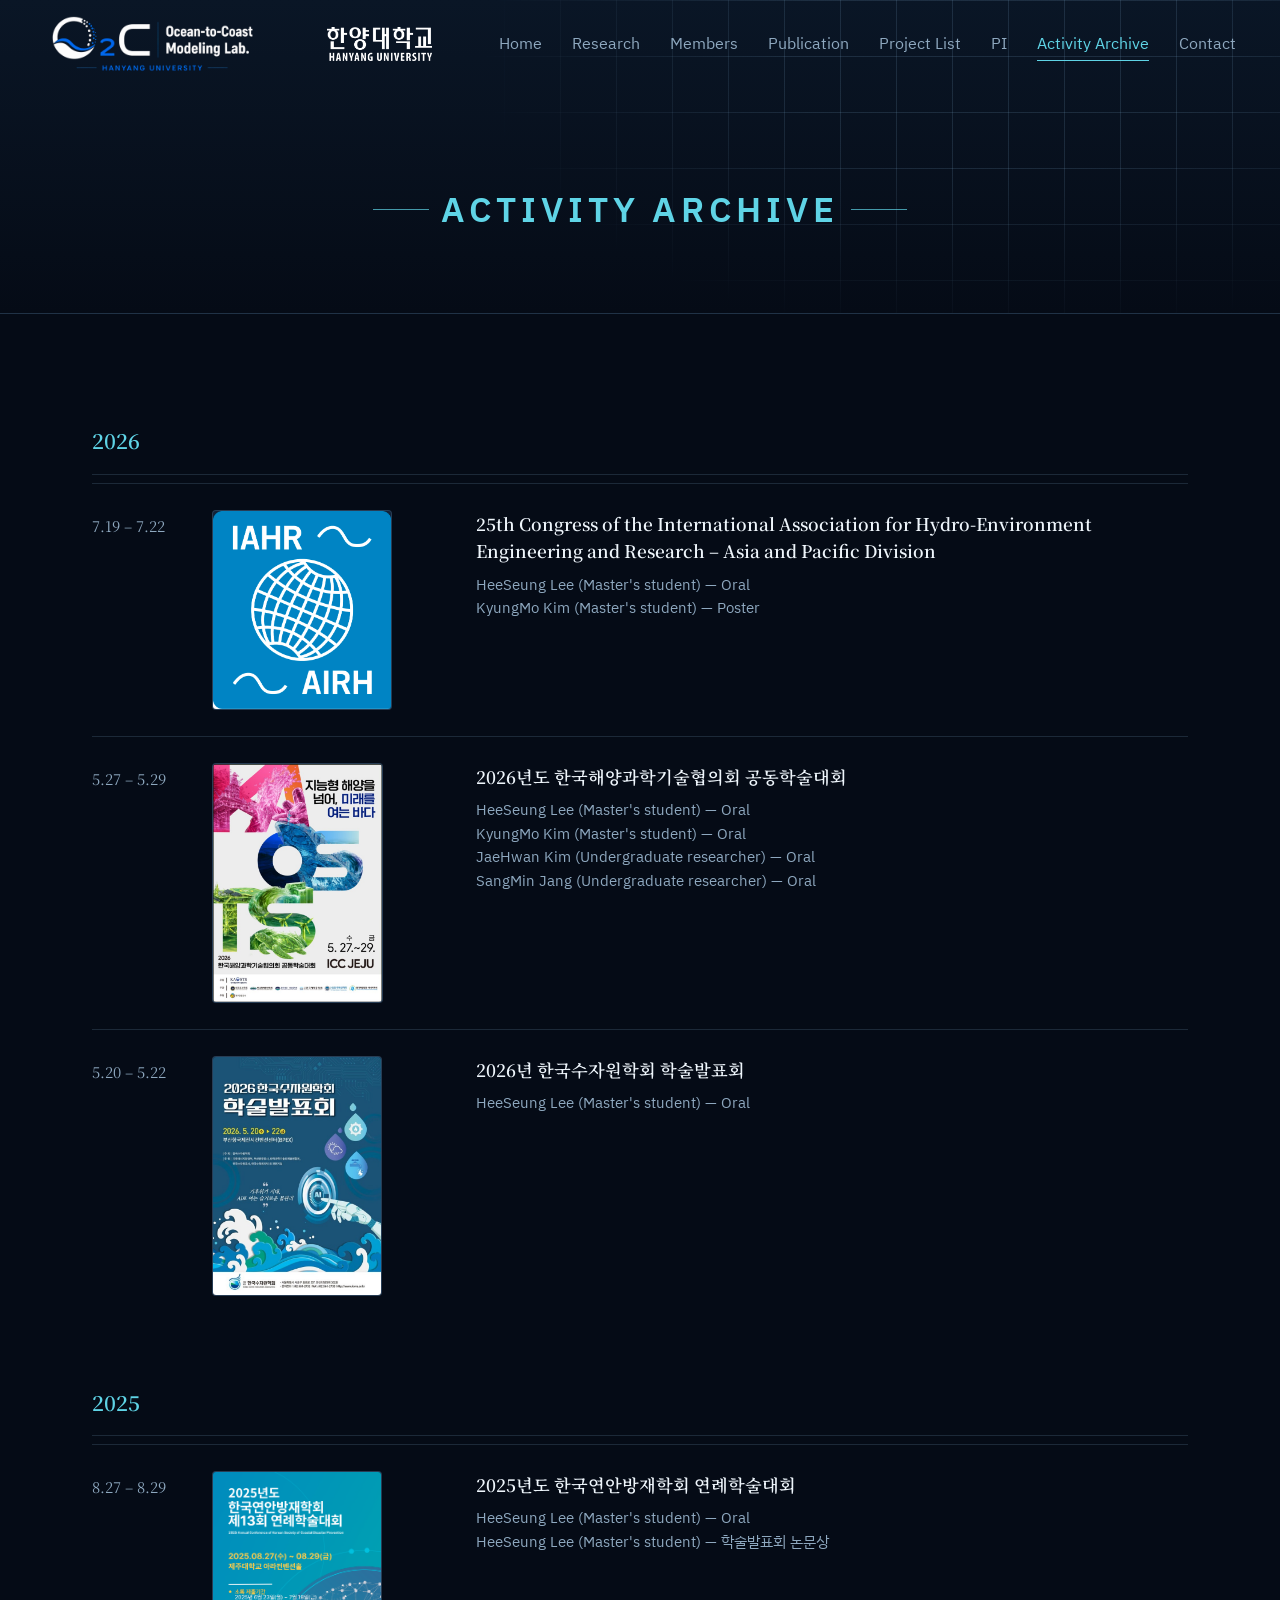
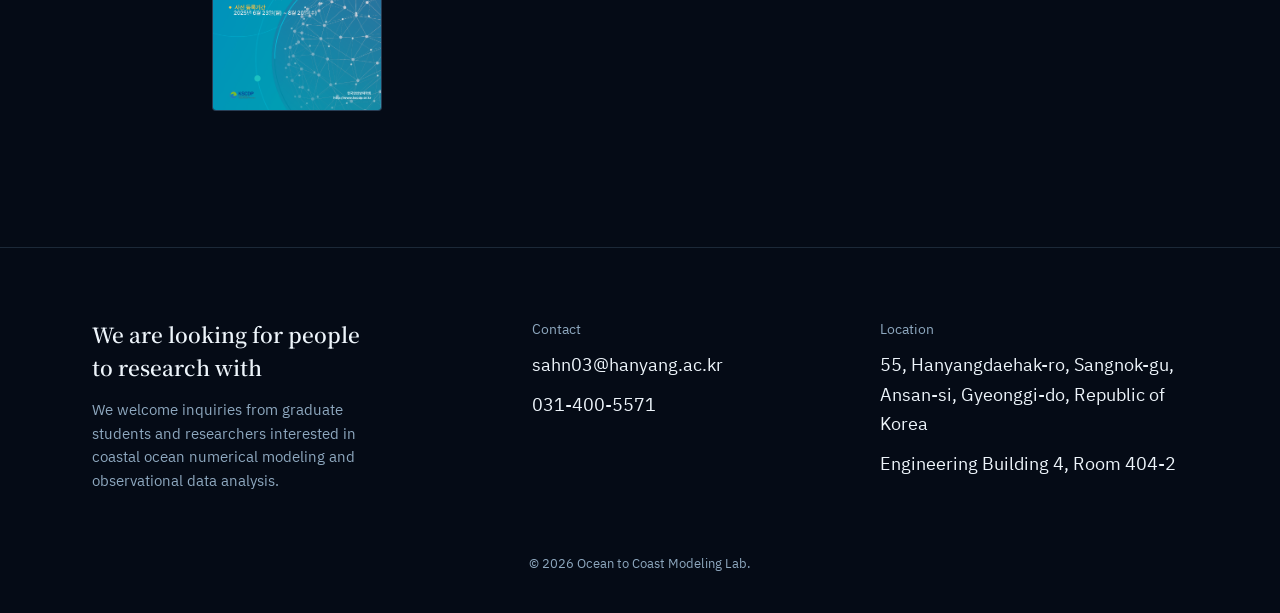
==== activities.html @ 25802daa "Add files via upload" ====
<!DOCTYPE html>
<html lang="ko">
<head>
<meta charset="UTF-8">
<meta name="viewport" content="width=device-width, initial-scale=1.0">
<title>Activity Archive · 연안파랑연구실</title>
<link rel="preconnect" href="https://fonts.googleapis.com">
<link rel="preconnect" href="https://fonts.gstatic.com" crossorigin>
<link href="https://fonts.googleapis.com/css2?family=Noto+Serif+KR:wght@200;400;600;700&family=IBM+Plex+Sans+KR:wght@400;500;600&display=swap" rel="stylesheet">
<link rel="stylesheet" href="styles.css">
</head>
<body>

<header id="site-header">
  <nav class="wrap">
    <a href="index.html" class="brand"><img src="Home/LAB_UI.png" alt="연안파랑연구실 로고" class="brand-logo" width="36" height="36"></a>
    <div class="header-right">
      <button type="button" class="nav-toggle" aria-label="Menu" aria-expanded="false" aria-controls="primary-nav"><span></span><span></span><span></span></button>
      <a href="https://www.hanyang.ac.kr/home" target="_blank" rel="noopener noreferrer" class="uni-logo-link" aria-label="한양대학교 홈페이지"><img src="Home/HY_UI.png" alt="Hanyang University" class="uni-logo" width="120" height="36"></a>
    </div>
    <div class="navlinks" id="primary-nav">
      <a href="index.html">Home</a>
      <a href="research.html">Research</a>
      <a href="members.html">Members</a>
      <a href="publication.html">Publication</a>
      <a href="project-list.html">Project List</a>
      <a href="pi.html">PI</a>
      <a href="activities.html" class="active">Activity Archive</a>
      <a href="contact.html">Contact</a>
    </div>
  </nav>
</header>

<main>

  <section class="page-banner banner-center">
    <div class="wrap">
      <div class="eyebrow-line"><span class="dash"></span>ACTIVITY ARCHIVE</div>
    </div>
  </section>

  <section>
    <div class="wrap">

      <div class="log-group">
        <h2>2026</h2>

        <div class="log-entry">
          <div class="date">7.19 – 7.22</div>
          <img class="photo crop-bottom" src="activities/IAHR.png" alt="활동 사진" onerror="this.remove()">
          <div>
            <div class="title">25th Congress of the International Association for Hydro-Environment Engineering and Research – Asia and Pacific Division</div>
            <div class="desc">HeeSeung Lee (Master's student) — Oral<br>
              KyungMo Kim (Master's student) — Poster</div>
          </div>
        </div>

        <div class="log-entry">
          <div class="date">5.27 – 5.29</div>
          <img class="photo" src="activities/KAOST.jpg" alt="활동 사진" onerror="this.remove()">
          <div>
            <div class="title">2026년도 한국해양과학기술협의회 공동학술대회</div>
            <div class="desc">HeeSeung Lee (Master's student) — Oral<br>
              KyungMo Kim (Master's student) — Oral<br>
              JaeHwan Kim (Undergraduate researcher) — Oral<br>
              SangMin Jang (Undergraduate researcher) — Oral</div>
          </div>
        </div>

        <div class="log-entry">
          <div class="date">5.20 – 5.22</div>
          <img class="photo" src="activities/kwra-2026.jpg" alt="활동 사진" onerror="this.remove()">
          <div>
            <div class="title">2026년 한국수자원학회 학술발표회</div>
            <div class="desc">HeeSeung Lee (Master's student) — Oral</div>
          </div>
        </div>

      </div>

      <div class="log-group">
        <h2>2025</h2>

        <div class="log-entry">
          <div class="date">8.27 – 8.29</div>
          <img class="photo" src="activities/kscdp.png" alt="활동 사진" onerror="this.remove()">
          <div>
            <div class="title">2025년도 한국연안방재학회 연례학술대회</div>
            <div class="desc">HeeSeung Lee (Master's student) — Oral<br>
              HeeSeung Lee (Master's student) — 학술발표회 논문상</div>
          </div>
        </div>

      </div>

    </div>
  </section>

</main>

<footer id="contact">
  <div class="wrap">
    <div class="footer-grid">
      <div>
        <h4>We are looking for people<br>to research with</h4>
        <p>We welcome inquiries from graduate students and researchers interested in coastal ocean numerical modeling and observational data analysis.</p>
      </div>
      <div class="footer-col">
        <div class="label">Contact</div>
        <div class="val">sahn03@hanyang.ac.kr</div>
        <div class="val">031-400-5571</div>
      </div>
      <div class="footer-col">
        <div class="label">Location</div>
        <div class="val">55, Hanyangdaehak-ro, Sangnok-gu, Ansan-si, Gyeonggi-do, Republic of Korea</div>
        <div class="val">Engineering Building 4, Room 404-2</div>
      </div>
    </div>
    <div class="footer-bottom">
      <span>© 2026 Ocean to Coast Modeling Lab.</span>
    </div>
  </div>
</footer>

<script src="nav.js"></script>
</body>
</html>
---- styles.css ----
/* ==================== SHARED STYLES — Coastal & Ocean Dynamics Lab ==================== */

:root{
  --navy-950:#050b16;
  --navy-900:#0a1626;
  --navy-800:#122238;
  --navy-700:#1c3450;
  --teal-400:#2f9fe0;
  --teal-300:#5fd4e6;
  --sand-300:#e2b478;
  --slate-300:#6f9bd4;
  --fg:#eef5fb;
  --fg-dim:#8ea8bf;
  --line:rgba(148,196,235,0.16);
  --hero-fg:#f4fafc;
  --hero-fg-dim:#dceaf0;
  --hero-teal:#7fe6d8;
  --serif: 'Noto Serif KR', serif;
  --sans: 'IBM Plex Sans KR', sans-serif;
}

*{box-sizing:border-box; margin:0; padding:0;}
html{scroll-behavior:smooth;}
body{
  background:var(--navy-950);
  color:var(--fg);
  font-family:var(--sans);
  line-height:1.6;
  -webkit-font-smoothing:antialiased;
}
img{max-width:100%; display:block;}
a{color:inherit; text-decoration:none;}

.wrap{
  max-width:1160px;
  margin:0 auto;
  padding:0 32px;
}

/* ---------- NAV ---------- */
header{
  position:fixed;
  top:0; left:0; right:0;
  z-index:50;
  padding:16px 0;
  transition:background .3s ease, padding .3s ease, border-color .3s ease;
  border-bottom:1px solid transparent;
  background:transparent;
}
header.scrolled{
  background:rgba(6,13,24,0.92);
  backdrop-filter:blur(10px);
  padding:12px 0;
  border-bottom:1px solid var(--line);
}
nav.wrap{
  position:relative;
  max-width:none;
  width:100%;
  min-height:44px;
  padding-left:44px;
  padding-right:44px;
  display:flex;
  align-items:center;
  justify-content:space-between;
  flex-wrap:wrap;
  row-gap:10px;
  column-gap:20px;
}
/* 우측 헤더 묶음: 한양대 로고 + 언어 전환 */
.header-right{
  display:flex;
  flex-direction:column;
  align-items:flex-end;
  gap:7px;
}
.lang-switch{
  display:flex;
  align-items:center;
  gap:9px;
  font-size:0.8rem;
  letter-spacing:0.1em;
}
.lang-btn{
  background:none;
  border:0;
  padding:0;
  cursor:pointer;
  font:inherit;
  letter-spacing:inherit;
  color:var(--fg-dim);
  transition:color .2s ease;
}
.lang-btn:hover{color:var(--fg);}
.lang-btn[aria-pressed="true"]{color:var(--teal-300);}
.lang-sep{width:1px; height:11px; background:var(--line); opacity:0.9;}

/* 언어별 표시 전환 */
html[data-lang="ko"] .en-only{display:none !important;}
html[data-lang="en"] .ko-only{display:none !important;}

.uni-logo-link{
  display:block;
  transition:opacity .2s ease;
}
.uni-logo-link:hover{opacity:0.8;}
.uni-logo{
  height:34px;
  width:auto;
  display:block;
  transition:height .3s ease;
}
header.scrolled .uni-logo{height:28px;}
.brand{
  display:flex;
  align-items:center;
  gap:12px;
  white-space:nowrap;
}
.brand-logo{
  height:56px;
  width:auto;
  display:block;
  transition:height .3s ease;
}
header.scrolled .brand-logo{height:46px;}
.brand-text{
  font-family:var(--serif);
  font-size:1.3rem;
  font-weight:600;
  letter-spacing:0.02em;
  display:flex;
  align-items:baseline;
  gap:8px;
}
.brand small{
  font-family:var(--sans);
  font-weight:400;
  font-size:0.86rem;
  color:var(--fg-dim);
  letter-spacing:0.02em;
}
/* 햄버거 버튼 (좁은 화면에서만 표시) */
.nav-toggle{
  display:none;
  background:none;
  border:0;
  padding:6px 4px;
  cursor:pointer;
  line-height:0;
}
.nav-toggle span{
  display:block;
  width:26px;
  height:2px;
  background:var(--fg);
  border-radius:2px;
  transition:transform .25s ease, opacity .2s ease;
}
.nav-toggle span + span{margin-top:6px;}
header.nav-open .nav-toggle span:nth-child(1){transform:translateY(8px) rotate(45deg);}
header.nav-open .nav-toggle span:nth-child(2){opacity:0;}
header.nav-open .nav-toggle span:nth-child(3){transform:translateY(-8px) rotate(-45deg);}

.navlinks{
  display:flex;
  gap:30px;
  font-size:1rem;
  color:var(--fg-dim);
  max-width:100%;
  overflow-x:auto;
  scrollbar-width:none;
}
.navlinks::-webkit-scrollbar{display:none;}
.navlinks a{position:relative; padding:4px 0; white-space:nowrap; transition:color .2s ease;}
.navlinks a:hover{color:var(--teal-300);}
.navlinks a.active{color:var(--teal-300);}
.navlinks a::after{
  content:"";
  position:absolute; left:0; bottom:0;
  width:0%; height:1px;
  background:var(--teal-300);
  transition:width .25s ease;
}
.navlinks a:hover::after{width:100%;}
.navlinks a.active::after{width:100%;}

/* True page-centered layout only once there's guaranteed room for logo + brand + full nav without collision */
@media (min-width:1400px){
  nav.wrap{
    display:block;
    height:44px;
  }
  .header-right{
    position:absolute;
    right:44px;
    top:50%;
    transform:translateY(-50%);
  }
  .brand{
    position:absolute;
    left:44px;
    top:50%;
    transform:translateY(-50%);
  }
  .navlinks{
    position:absolute;
    left:50%;
    top:50%;
    transform:translate(-50%, -50%);
    max-width:calc(100vw - 420px);
  }
}
@media (max-width:640px){
  .navlinks{gap:18px; font-size:0.88rem;}
}

/* ---------- HERO (home only) ---------- */
.hero{
  position:relative;
  /* 확대해도 내용이 겹치거나 잘리지 않도록 높이는 최소값으로 둔다 */
  min-height:85vh;
  overflow:hidden;
  display:flex;
  flex-direction:column;
  justify-content:center;
  padding:calc(var(--header-h, 76px) + clamp(16px, 3vw, 40px)) 0 clamp(26px, 5vw, 64px);
  background:var(--navy-95);
}
.hero-video{
  position:absolute;
  inset:0;
  overflow:hidden;
}
.hero-video canvas{
  position:absolute;
  inset:0;
  width:100%;
  height:100%;
  display:block;
  pointer-events:none;
}
.hero-fade{
  position:absolute;
  left:0; right:0; bottom:0;
  height:24%;
  background:linear-gradient(180deg, transparent, var(--navy-950) 94%);
  pointer-events:none;
}
.hero-logo{
  position:absolute;
  z-index:2;
  top:clamp(54px, 6.5vw, 76px);
  left:clamp(16px, 4vw, 56px);
  height:clamp(44px, 7vw, 84px);
  width:auto;
  filter:drop-shadow(0 2px 18px rgba(0,0,0,0.55));
}
.hero-inner{
  position:relative;
  z-index:2;
  width:100%;
  max-width:none;
  /* 제목을 화면 중앙보다 조금 아래로 */
  margin-top:clamp(34px, 7vw, 104px);
  padding-right:clamp(16px, 4vw, 56px);
  color:var(--hero-fg);
  display:flex;
  flex-direction:column;
  align-items:flex-end;
  text-align:left;
}
.eyebrow-line{
  display:flex;
  align-items:center;
  gap:12px;
  color:var(--teal-300);
  font-size:1rem;
  letter-spacing:0.04em;
  margin-bottom:22px;
}
.eyebrow-line .dash{width:34px; height:1px; background:var(--teal-300); opacity:0.7;}
.hero-inner .eyebrow-line{color:#ffffff; font-weight:700; text-shadow:0 2px 14px rgba(0,0,0,0.45); font-size:clamp(0.92rem, 1.7vw, 1.35rem); margin-bottom:clamp(12px, 2vw, 22px);}
.hero-inner .eyebrow-line .dash{background:var(--hero-teal);}
h1.hero-title{
  /* 히어로 제목만 별도 폰트 (index.html 에서 Outfit·Inter 를 함께 로드) */
  font-family:'Playfair Display', var(--sans);
  font-weight:500;
  /* 화면 폭·확대 배율에 따라 계속 줄어들도록 하한을 두지 않는다 (항상 세 줄 유지) */
  font-size:clamp(1.4rem, 5.3vw, 4.6rem);
  line-height:1.22;
  max-width:none;
  white-space:nowrap;
  letter-spacing:-0.01em;
  color:var(--hero-fg);
  text-shadow:0 4px 24px rgba(0,0,0,0.4);
}
.hero-sub{
  margin-top:clamp(14px, 2.4vw, 28px);
  max-width:56ch;
  font-size:clamp(0.95rem, 1.5vw, 1.28rem);
  color:var(--hero-fg-dim);
  text-shadow:0 2px 16px rgba(0,0,0,0.4);
}
.hero-meta{
  display:flex;
  gap:clamp(20px, 3.5vw, 40px);
  margin-top:clamp(26px, 4.5vw, 52px);
  flex-wrap:wrap;
}
.hero-meta div{border-left:1px solid rgba(255,255,255,0.3); padding-left:16px;}
.hero-meta .num{font-family:var(--serif); font-size:clamp(1.4rem, 2.7vw, 2.1rem); color:var(--hero-teal); display:block; text-shadow:0 2px 14px rgba(0,0,0,0.4);}
.hero-meta .lbl{font-size:clamp(0.82rem, 1.2vw, 1rem); color:var(--hero-fg-dim); margin-top:2px; display:block; text-shadow:0 2px 14px rgba(0,0,0,0.4);}


/* ---------- WORK WITH US (히어로 격자 위에 겹쳐 표시) ---------- */
/* 제목과 같은 흐름에 두어 어떤 확대 배율에서도 겹치지 않게 한다 */
.hero .work-with-us{
  position:relative;
  z-index:2;
  align-self:flex-start;
  margin-top:clamp(26px, 5vw, 64px);
  padding-left:clamp(16px, 4vw, 56px);
  padding-right:clamp(16px, 4vw, 56px);
  /* 강제 줄바꿈(<br>) 지점 앞에서 다시 접히지 않도록 넉넉한 폭 */
  max-width:min(96ch, 100%);
  text-align:left;
}
.hero .work-with-us .eyebrow-line{
  justify-content:flex-start;
  color:var(--hero-teal);
  font-weight:700;
  font-size:clamp(1rem, 1.6vw, 1.28rem);
  letter-spacing:0.16em;
  text-transform:uppercase;
  margin-bottom:clamp(12px, 1.8vw, 18px);
  text-shadow:0 2px 14px rgba(0,0,0,0.5);
}
.hero .work-with-us .eyebrow-line .dash{background:var(--hero-teal);}
.hero .work-with-us .lead{
  font-family:var(--serif);
  font-size:clamp(1.12rem, 1.85vw, 1.62rem);
  font-weight:600;
  line-height:1.55;
  color:var(--hero-fg);
  text-shadow:0 2px 18px rgba(0,0,0,0.55);
}
.hero .work-with-us .sub{
  margin-top:clamp(10px, 1.4vw, 16px);
  color:var(--hero-fg-dim);
  font-size:clamp(0.94rem, 1.25vw, 1.16rem);
  line-height:1.7;
  text-shadow:0 2px 16px rgba(0,0,0,0.55);
}

/* ---------- PAGE BANNER (sub-pages) ---------- */
.page-banner{
  position:relative;
  /* --header-h 는 nav.js가 헤더 실제 높이로 갱신한다 (메뉴가 접히면 높아짐) */
  padding:calc(var(--header-h, 76px) + 92px) 0 76px;
  overflow:hidden;
  background:linear-gradient(180deg, var(--navy-900) 0%, var(--navy-950) 100%);
  border-bottom:1px solid var(--line);
}
.page-banner::before{
  content:"";
  position:absolute;
  inset:0;
  background-image:
    linear-gradient(var(--line) 1px, transparent 1px),
    linear-gradient(90deg, var(--line) 1px, transparent 1px);
  background-size:56px 56px;
  -webkit-mask-image:radial-gradient(ellipse 700px 380px at 78% 20%, #000 30%, transparent 75%);
  mask-image:radial-gradient(ellipse 700px 380px at 78% 20%, #000 30%, transparent 75%);
  opacity:0.9;
}
.page-banner .wrap{position:relative;}
.page-banner h1{
  font-family:var(--serif);
  font-weight:600;
  font-size:clamp(2rem, 3.6vw, 2.9rem);
  max-width:none;
  white-space:nowrap;
  letter-spacing:-0.01em;
}
.page-banner p{
  margin-top:22px;
  max-width:none;
  white-space:nowrap;
  color:var(--fg-dim);
  font-size:1.12rem;
}
@media (max-width:760px){
  .page-banner h1, .page-banner p{white-space:normal; max-width:52ch;}
}

/* 가운데 정렬 배너 변형 (Research) */
.page-banner.banner-center .wrap{
  display:flex;
  flex-direction:column;
  align-items:center;
  text-align:center;
}
.page-banner.banner-center .eyebrow-line{
  justify-content:center;
  /* 섹션 제목(.section-head h2)과 같은 크기 */
  font-size:clamp(1.6rem, 3vw, 2.2rem);
  font-weight:600;
  letter-spacing:0.14em;
  text-transform:uppercase;
  margin-bottom:34px;
}
.page-banner.banner-center .eyebrow-line .dash,
.page-banner.banner-center .eyebrow-line::after{
  width:56px;
}
.page-banner.banner-center .eyebrow-line::after{
  content:"";
  height:1px;
  background:var(--teal-300);
  opacity:0.7;
}
/* 이름만 있는 배너(Members 등)는 아래 여백 제거 */
.page-banner.banner-center .eyebrow-line:last-child{margin-bottom:0;}
.page-banner.banner-center p{
  margin-top:0;
  white-space:normal;
  font-size:1.42rem;
  line-height:1.8;
  color:var(--fg);
}

/* ---------- 연구 범위 이미지 (Research) ---------- */
.focus-figure{padding:72px 0 0;}
.focus-figure figure{margin:0;}
.focus-figure img{
  display:block;
  width:100%;
  height:auto;
  border-radius:14px;
  border:1px solid var(--line);
  box-shadow:0 26px 60px rgba(0,0,0,0.5);
}
.focus-figure figcaption{
  margin-top:20px;
  text-align:center;
  color:var(--fg-dim);
  font-size:1rem;
  letter-spacing:0.01em;
}

/* ---------- SECTION SHARED ---------- */
section{padding:110px 0;}
.section-head{
  display:flex;
  justify-content:space-between;
  align-items:flex-end;
  gap:40px;
  margin-bottom:56px;
  border-bottom:1px solid var(--line);
  padding-bottom:26px;
}
.section-head h2{
  font-family:var(--serif);
  font-weight:600;
  font-size:clamp(1.6rem, 3vw, 2.2rem);
  white-space:nowrap;
  flex-shrink:0;
}
.section-head p{max-width:none; white-space:nowrap; color:var(--fg-dim); font-size:0.95rem; text-align:right;}
@media (max-width:720px){
  .section-head{flex-direction:column; align-items:flex-start;}
  .section-head p{text-align:left; white-space:normal; max-width:40ch;}
}

/* ---------- AREA ROW (Research: 그림 하나 + 설명, 연도 없음) ---------- */
.area-row{
  display:grid;
  grid-template-columns:minmax(0, 1fr) minmax(0, 1.3fr);
  gap:80px;
  padding:52px 0;
  border-top:1px solid var(--line);
  align-items:center;
}
.area-row:last-child{border-bottom:1px solid var(--line);}
/* 사진이 아직 없는 항목은 설명이 전체 폭을 쓰도록 */
.area-row:not(:has(.photo)){grid-template-columns:1fr; gap:0;}
/* 원본 비율 그대로 — 잘리지 않게 */
.area-row .photo{
  width:100%;
  height:auto;
  object-fit:contain;
  border-radius:10px;
  border:1px solid var(--line);
  background:var(--navy-800);
}
/* 흰 배경 위에 그려진 원형 그림 — 원만 남기고 배경을 잘라낸다 */
.area-row .photo.cutout{
  border:0;
  border-radius:0;
  background:transparent;
  clip-path:circle(48% at 50% 50%);
}
.area-row .content h3{
  font-family:var(--serif);
  font-size:1.95rem;
  font-weight:600;
  line-height:1.35;
  margin-bottom:22px;
}
.area-row .lines{list-style:none;}
.area-row .lines li{
  position:relative;
  padding-left:22px;
  margin-bottom:12px;
  color:var(--fg-dim);
  font-size:1.14rem;
  line-height:1.75;
}
.area-row .lines li::before{
  content:"";
  position:absolute;
  left:0; top:0.78em;
  width:12px; height:1px;
  background:var(--teal-300);
  opacity:0.8;
}
.area-row .tag{
  display:inline-block;
  margin-top:14px;
  font-size:0.92rem;
  letter-spacing:0.04em;
  color:var(--teal-300);
}
@media (max-width:820px){
  .area-row{grid-template-columns:1fr; gap:24px; padding:38px 0;}
  .area-row .photo{max-width:460px;}
}

/* ---------- ENTRY ROW (timeline: year / photo / dashed lines) — used by Research & Project List ---------- */
.entry-row{
  display:grid;
  grid-template-columns:64px 1fr 2fr;
  gap:28px;
  padding:40px 0;
  border-top:1px solid var(--line);
  align-items:start;
}
.entry-row:last-child{border-bottom:1px solid var(--line);}
.entry-row .year{
  font-family:var(--serif);
  font-size:1.3rem;
  font-weight:600;
  color:var(--teal-300);
  padding-top:4px;
}
.entry-row .photo{
  width:100%;
  aspect-ratio:4 / 3;
  object-fit:cover;
  border-radius:4px;
  background:var(--navy-800);
  border:1px solid var(--line);
}
.entry-row .content h3{
  font-family:var(--serif);
  font-size:1.2rem;
  font-weight:600;
  margin-bottom:16px;
}
.entry-row .content .status{
  display:inline-block;
  font-size:0.72rem;
  color:var(--teal-300);
  border:1px solid var(--teal-400);
  border-radius:999px;
  padding:3px 12px;
  margin-bottom:14px;
}
.entry-row .content .status.done{color:var(--fg-dim); border-color:var(--line);}
.entry-row .content .lines{list-style:none;}
.entry-row .content .lines li{
  position:relative;
  padding-left:24px;
  color:var(--fg-dim);
  font-size:0.92rem;
  line-height:1.65;
  margin-bottom:10px;
  white-space:nowrap;
  overflow:hidden;
  text-overflow:ellipsis;
}
.entry-row .content .lines li:last-child{margin-bottom:0;}
.entry-row .content .lines li::before{
  content:"—";
  position:absolute;
  left:0;
  color:var(--teal-300);
}
.entry-row .content .tag{
  display:block;
  margin-top:16px;
  font-size:0.78rem;
  color:var(--fg-dim);
}
@media (max-width:760px){
  .entry-row{grid-template-columns:64px 1fr; row-gap:16px;}
  .entry-row .photo{grid-column:2; grid-row:1;}
  .entry-row .year{grid-row:1;}
  .entry-row .content{grid-column:1 / -1;}
  .entry-row .content .lines li{white-space:normal; overflow:visible; text-overflow:clip;}
}

/* ---------- MEMBERS: professor feature ---------- */
.professor{
  display:grid;
  grid-template-columns:200px 1fr;
  gap:40px;
  align-items:center;
  padding-bottom:52px;
  margin-bottom:52px;
  border-bottom:1px solid var(--line);
}
.professor-photo{
  width:200px;
  aspect-ratio:3 / 4;
  border-radius:4px;
  overflow:hidden;
  background:var(--navy-800);
  border:1px solid var(--line);
  display:flex; align-items:center; justify-content:center;
  font-family:var(--serif);
  font-size:2.4rem;
  color:var(--fg-dim);
}
.professor-photo img{width:100%; height:100%; object-fit:cover; display:block;}
.professor-tag{font-size:0.8rem; color:var(--teal-300); letter-spacing:0.03em; margin-bottom:10px;}
.professor h3{font-family:var(--serif); font-weight:700; font-size:clamp(1.8rem, 3.4vw, 2.6rem); margin-bottom:16px;}
.professor .interests{color:var(--fg-dim); font-size:1rem; max-width:56ch; margin-bottom:20px;}
.professor .interests strong{color:var(--fg); font-weight:600;}
.professor .contact{display:flex; gap:32px; font-size:0.92rem; color:var(--fg-dim); flex-wrap:wrap;}
.professor .contact strong{color:var(--fg); font-weight:600;}
@media (max-width:640px){
  .professor{grid-template-columns:1fr; text-align:left;}
  .professor-photo{width:140px;}
}

/* ---------- MEMBERS: grid cards ---------- */
.member-group-label{
  font-family:var(--serif); font-weight:600; font-size:1.5rem; color:var(--teal-300);
  padding-bottom:16px; border-bottom:1px solid var(--line); margin-bottom:36px;
}
.researcher-row{
  display:grid;
  grid-template-columns:150px 1fr;
  gap:32px;
  padding:28px 0;
  border-top:1px solid var(--line);
  align-items:center;
}
.researcher-row:last-child{border-bottom:1px solid var(--line);}
.researcher-row .photos{display:flex; gap:4px;}
.researcher-row .photos img{
  flex:1; aspect-ratio:3 / 4; object-fit:cover;
  border-radius:3px; background:var(--navy-800); border:1px solid var(--line);
}
.researcher-row .info-row{
  display:flex;
  align-items:baseline;
  gap:18px;
  flex-wrap:wrap;
  margin-bottom:8px;
}
.researcher-row .info-row h4{font-family:var(--serif); font-size:1.15rem; font-weight:600;}
.researcher-row .degree{font-size:0.78rem; color:var(--fg-dim); white-space:nowrap;}
.researcher-row .interests{font-size:0.92rem; color:var(--fg-dim); margin-bottom:10px;}
.researcher-row .interests strong{color:var(--fg); font-weight:600;}
.researcher-row .contact{font-size:0.82rem; color:var(--fg-dim); display:flex; gap:24px; flex-wrap:wrap;}
.researcher-row .contact strong{color:var(--fg); font-weight:600;}
@media (max-width:640px){
  .researcher-row{grid-template-columns:1fr; gap:14px;}
  .researcher-row .photos{max-width:220px;}
}
.member-group{margin-bottom:64px;}
.member-group:last-child{margin-bottom:0;}
/* 카드 그리드 대신 가로형 명단(roster) 배치 */
.member-grid{display:flex; flex-direction:column;}
.member-card{
  display:grid;
  grid-template-columns:300px 1fr;
  grid-auto-rows:min-content;
  column-gap:46px;
  padding:44px 0;
  border-top:1px solid var(--line);
  align-items:start;
}
.member-card:last-child{border-bottom:1px solid var(--line);}
/* 사진이 없는 구성원은 텍스트가 전체 폭을 쓰도록 */
.member-card:not(:has(.photos img)){grid-template-columns:1fr; column-gap:0;}
.member-card:not(:has(.photos img)) .photos{display:none;}
.member-card:not(:has(.photos img)) .name-row,
.member-card:not(:has(.photos img)) .interests,
.member-card:not(:has(.photos img)) .contact{grid-column:1;}

/* 증명사진 + 스냅사진을 나란히 */
/* 사진이 한 장이면 열 가운데 정렬(두 장이면 폭이 꽉 차 영향 없음) */
.member-card .photos{grid-column:1; grid-row:1 / span 3; display:flex; justify-content:center; gap:5px; margin:0; width:100%;}
/* 사진이 한 장뿐일 때도 두 장일 때와 같은 크기를 유지 */
.member-card .photos img{
  flex:0 1 calc(50% - 2.5px); max-width:calc(50% - 2.5px); min-width:0;
  display:block; aspect-ratio:3 / 4; object-fit:cover;
  border-radius:3px; background:var(--navy-800); border:1px solid var(--line);
}
.member-card .name-row,
.member-card .interests,
.member-card .contact{grid-column:2;}

.member-card .name-row{display:block; margin-bottom:16px;}
.member-card .name-row h4{font-family:var(--serif); font-size:1.7rem; font-weight:600; letter-spacing:-0.01em;}
.member-card .degree{
  display:inline-block; margin-top:10px;
  font-size:0.78rem; letter-spacing:0.12em; text-transform:uppercase;
  color:var(--teal-300); border:1px solid var(--line); border-radius:999px; padding:4px 14px;
  white-space:nowrap;
}
.member-card .interests{font-size:1rem; line-height:1.7; color:var(--fg-dim); max-width:62ch; margin-bottom:20px;}
.member-card .interests strong{color:var(--fg); font-weight:600;}
.member-card .contact{
  font-size:0.92rem; line-height:1.6; color:var(--fg-dim);
  display:flex; flex-direction:row; flex-wrap:wrap; gap:10px 34px;
}
.member-card .contact strong{color:var(--fg); font-weight:600;}
@media (max-width:760px){
  .member-card{grid-template-columns:1fr; row-gap:20px; padding:34px 0;}
  .member-card .photos{grid-column:1; grid-row:auto; max-width:260px;}
  .member-card .name-row,
  .member-card .interests,
  .member-card .contact{grid-column:1;}
}

/* ---------- PI page ---------- */
.pi-layout{display:grid; grid-template-columns:300px 1fr; gap:52px;}
.pi-photo{
  position:relative;
  width:100%; aspect-ratio:3 / 4; overflow:hidden;
  background:var(--navy-950);
}
.pi-photo img{width:100%; height:100%; object-fit:cover; display:block;}
/* 사진에 입혀진 흰색 타원 비네트를 페이지 배경색으로 덮어 가장자리를 녹인다 */
.pi-photo::after{
  content:"";
  position:absolute; inset:0; pointer-events:none;
  background:radial-gradient(ellipse 52% 52% at 50% 46%,
    rgba(5,11,22,0) 76%, rgba(5,11,22,0.7) 86%, var(--navy-950) 93%);
}
.pi-body h1{font-family:var(--serif); font-weight:700; font-size:clamp(1.8rem, 3.4vw, 2.6rem); margin-bottom:6px;}
.pi-body .role{color:var(--teal-300); font-size:0.92rem; margin-bottom:28px;}
.pi-body .bio{color:var(--fg-dim); font-size:0.98rem; max-width:64ch; margin-bottom:32px;}
.pi-block{margin-bottom:32px;}
.pi-block h3{font-family:var(--serif); font-size:1.1rem; font-weight:600; margin-bottom:14px; color:var(--fg);}
.pi-block ul{list-style:none; color:var(--fg-dim); font-size:0.92rem;}
.pi-block li{padding:8px 0; border-top:1px solid var(--line);}
.pi-block li:first-child{border-top:none;}
.pi-contact{display:flex; gap:32px; font-size:0.92rem; color:var(--fg-dim); flex-wrap:wrap;}
.pi-contact strong{color:var(--fg); font-weight:600;}
@media (max-width:760px){.pi-layout{grid-template-columns:1fr;} .pi-photo{max-width:280px;}}

/* ---------- PUBLICATIONS ---------- */
.pub-year{
  font-family:var(--serif); font-weight:600; font-size:1.2rem; color:var(--teal-300);
  padding-bottom:14px; border-bottom:1px solid var(--line); margin-bottom:6px;
}
.pub-group{margin-bottom:56px;}
.pub-group:last-child{margin-bottom:0;}
.pub-entry{padding:24px 0; border-top:1px solid var(--line);}
.pub-entry .field{
  font-size:0.74rem;
  letter-spacing:0.14em;
  text-transform:uppercase;
  color:var(--teal-300);
  margin-bottom:9px;
}
.pub-entry .title{font-family:var(--serif); font-size:1.06rem; font-weight:600; line-height:1.5; margin-bottom:8px;}
.pub-entry .meta{color:var(--fg-dim); font-size:0.86rem;}
.pub-entry .tag{font-size:0.76rem; color:var(--teal-300); white-space:nowrap;}

/* ---------- ACTIVITIES LOG ---------- */
.log-group{margin-bottom:64px;}
.log-group:last-child{margin-bottom:0;}
.log-group h2{
  font-family:var(--serif); font-weight:600; font-size:1.3rem; color:var(--teal-300);
  padding-bottom:16px; border-bottom:1px solid var(--line); margin-bottom:8px;
}
.log-entry{display:grid; grid-template-columns:96px 240px 1fr; gap:24px; padding:26px 0; border-top:1px solid var(--line); align-items:start;}
.log-entry .date{font-family:var(--serif); font-size:0.92rem; color:var(--fg-dim); padding-top:4px;}
/* 원본 비율 유지 — 잘리지 않게, 세로가 길면 높이에 맞춰 축소 */
.log-entry .photo{
  width:auto; max-width:100%;
  height:auto; max-height:240px;
  object-fit:contain; display:block;
  border-radius:4px; background:var(--navy-800); border:1px solid var(--line);
}
/* 아래쪽 흰 여백(주최 표기 등)을 잘라내고 위쪽만 남긴다 */
.log-entry .photo.crop-bottom{
  width:180px;
  height:auto;
  max-height:none;
  aspect-ratio:0.9;
  object-fit:cover;
  object-position:top center;
}
.log-entry .who{display:flex; align-items:baseline; gap:10px; margin-bottom:8px; flex-wrap:wrap;}
.log-entry .who .name{font-weight:600; font-size:0.98rem;}
.log-entry .who .role{font-size:0.8rem; color:var(--fg-dim);}
.log-entry .title{font-family:var(--serif); font-size:1.08rem; font-weight:600; margin-bottom:8px;}
.log-entry .desc{color:var(--fg-dim); font-size:0.92rem; max-width:66ch;}
.log-entry .field{display:inline-block; margin-top:12px; font-size:0.74rem; color:var(--teal-300); letter-spacing:0.02em;}
@media (max-width:720px){
  .log-entry{grid-template-columns:180px 1fr; row-gap:10px;}
  .log-entry .date{grid-column:1 / -1; padding-top:0; order:-1;}
}

/* ---------- CONTACT PAGE ---------- */
.contact-layout{display:flex; flex-direction:column; gap:40px;}
.contact-map{
  position:relative;
  width:100%;
  aspect-ratio:21/9;
  border-radius:4px; overflow:hidden;
  background:var(--navy-800); border:1px solid var(--line);
  display:block;
  transition:border-color .2s ease;
}
.contact-map:hover{border-color:var(--teal-400);}
.contact-map img{
  width:100%; height:100%; object-fit:cover; display:block;
}
/* 임베드 지도 (끌어서 이동·확대 가능) */
.contact-map iframe{
  width:100%; height:100%; border:0; display:block;
}
.contact-map-links{
  display:flex;
  flex-wrap:wrap;
  gap:26px;
  margin-top:-24px;
  font-size:0.94rem;
  color:var(--teal-300);
}
.contact-map-links a{transition:color .2s ease;}
.contact-map-links a:hover{color:var(--fg);}
.contact-map-overlay{
  position:absolute; inset:0;
  display:flex; flex-direction:column; align-items:center; justify-content:center; gap:8px;
  background:rgba(15,33,48,0.4);
  color:#fff; text-align:center; padding:24px;
  opacity:0; transition:opacity .2s ease;
}
.contact-map:hover .contact-map-overlay{opacity:1;}
.contact-map-icon{font-size:1.6rem;}
.contact-map-sub{font-size:0.82rem; color:rgba(255,255,255,0.8);}
.contact-layout{gap:36px;}
/* 지도 폭에 맞춘 3열 격자 — Mail·Tel이 같은 열 기준으로 정렬되고 Address는 아래 전체 폭 */
.contact-info-row{display:grid; grid-template-columns:repeat(3, 1fr); gap:30px 40px;}
.contact-info-row + .contact-info-row{margin-top:4px;}
.contact-info-row + .contact-info-row .contact-block{grid-column:1 / -1;}
@media (max-width:700px){
  .contact-info-row{grid-template-columns:1fr;}
}
.contact-block{margin-bottom:0;}
.contact-block .label{font-size:0.94rem; color:var(--teal-300); margin-bottom:10px; letter-spacing:0.08em; text-transform:uppercase;}
.contact-block .val{font-size:1.24rem; line-height:1.6;}
/* 메일·전화번호는 한 번에 눈에 들어오도록 더 크고 밝게 */
.contact-block.contact-key .val{
  font-size:1.5rem;
  font-weight:600;
  color:var(--fg);
  letter-spacing:0.01em;
}
.contact-block.contact-key .val a{transition:color .2s ease;}
.contact-block.contact-key .val a:hover{color:var(--teal-300);}
@media (max-width:760px){.contact-map{aspect-ratio:4/3;}}

/* ---------- FOOTER (full, sub-pages) ---------- */
footer{border-top:1px solid var(--line); padding:70px 0 40px;}
.footer-grid{display:grid; grid-template-columns:1.3fr 1fr 1fr; gap:40px; margin-bottom:60px;}
.footer-grid h4{font-family:var(--serif); font-size:1.3rem; font-weight:600; margin-bottom:14px;}
.footer-grid p{color:var(--fg-dim); font-size:0.92rem; max-width:34ch;}
.footer-col .label{font-size:0.88rem; color:var(--fg-dim); margin-bottom:10px;}
.footer-col .val{font-size:1.15rem;}
.footer-col .val + .val{margin-top:10px;}
.footer-bottom{display:flex; justify-content:center; text-align:center; color:var(--fg-dim); font-size:0.8rem; flex-wrap:wrap; gap:10px;}
@media (max-width:760px){.footer-grid{grid-template-columns:1fr;}}

/* ---------- FOOTER (minimal, home only) ---------- */
footer.minimal{padding:44px 0;}
.footer-minimal{
  display:flex; justify-content:center; text-align:center; align-items:baseline; flex-wrap:wrap; gap:16px;
  color:var(--fg-dim); font-size:0.96rem;
}
/* 홈처럼 좌우로 나뉘는 간략 푸터 */
.footer-minimal.spread{justify-content:space-between; text-align:left;}
.footer-minimal strong{color:var(--fg); font-weight:600;}
.footer-minimal .addr{display:flex; gap:28px; flex-wrap:wrap;}

@media (prefers-reduced-motion: reduce){
  html{scroll-behavior:auto;}
}

/* ---------- 화면 폭에 따른 축소 (겹침·가로 스크롤 방지) ---------- */
/* 어떤 화면에서도 가로 스크롤이 생기지 않게 */
html, body{max-width:100%; overflow-x:hidden;}

@media (max-width:1024px){
  nav.wrap{padding-left:24px; padding-right:24px;}
  .wrap{padding:0 24px;}
  section{padding:84px 0;}
  .page-banner{padding:calc(var(--header-h, 76px) + 56px) 0 62px;}
  /* 메뉴를 햄버거 버튼 + 펼침 패널로 전환 */
  .nav-toggle{display:block;}
  .header-right{flex-direction:row; align-items:center; gap:18px;}
  .navlinks{
    position:absolute;
    top:100%; left:0; right:0;
    display:none;
    flex-direction:column;
    align-items:stretch;
    gap:0;
    margin-top:12px;
    padding:6px 24px 14px;
    background:rgba(6,13,24,0.97);
    backdrop-filter:blur(10px);
    border-top:1px solid var(--line);
    border-bottom:1px solid var(--line);
    overflow-x:visible;
    font-size:1rem;
  }
  header.nav-open .navlinks{display:flex;}
  .navlinks a{padding:13px 0; border-bottom:1px solid var(--line);}
  .navlinks a:last-child{border-bottom:0;}
  .navlinks a::after{display:none;}
}

@media (max-width:768px){
  nav.wrap{padding-left:16px; padding-right:16px; column-gap:14px;}
  .wrap{padding:0 18px;}
  section{padding:64px 0;}
  .page-banner{padding:calc(var(--header-h, 76px) + 42px) 0 52px;}

  /* 로고가 메뉴를 밀어내지 않도록 축소 */
  .brand-logo{height:40px;}
  header.scrolled .brand-logo{height:34px;}
  .uni-logo{height:26px;}
  header.scrolled .uni-logo{height:22px;}
  .brand-text{font-size:1rem;}

  /* 한 줄 고정 텍스트는 접히도록 해제 */
  h1.hero-title{white-space:normal;}
  .section-head h2{white-space:normal;}

  .page-banner.banner-center .eyebrow-line{font-size:1.06rem; letter-spacing:0.1em; margin-bottom:22px;}
  .page-banner.banner-center p{font-size:1.02rem; line-height:1.7;}
  .focus-figure{padding-top:48px;}
}

@media (max-width:480px){
  nav.wrap{padding-left:12px; padding-right:12px; column-gap:10px;}
  .wrap{padding:0 14px;}
  section{padding:52px 0;}
  .page-banner{padding:calc(var(--header-h, 76px) + 34px) 0 44px;}

  .brand-logo{height:32px;}
  header.scrolled .brand-logo{height:28px;}
  .uni-logo{height:22px;}
  header.scrolled .uni-logo{height:20px;}

  .navlinks{gap:14px; font-size:0.82rem;}
  .page-banner.banner-center .eyebrow-line{font-size:0.96rem;}
  .page-banner.banner-center .eyebrow-line .dash,
  .page-banner.banner-center .eyebrow-line::after{width:22px;}
  .member-card .name-row h4{font-size:1.4rem;}
  .pub-entry .title{font-size:1rem;}
}
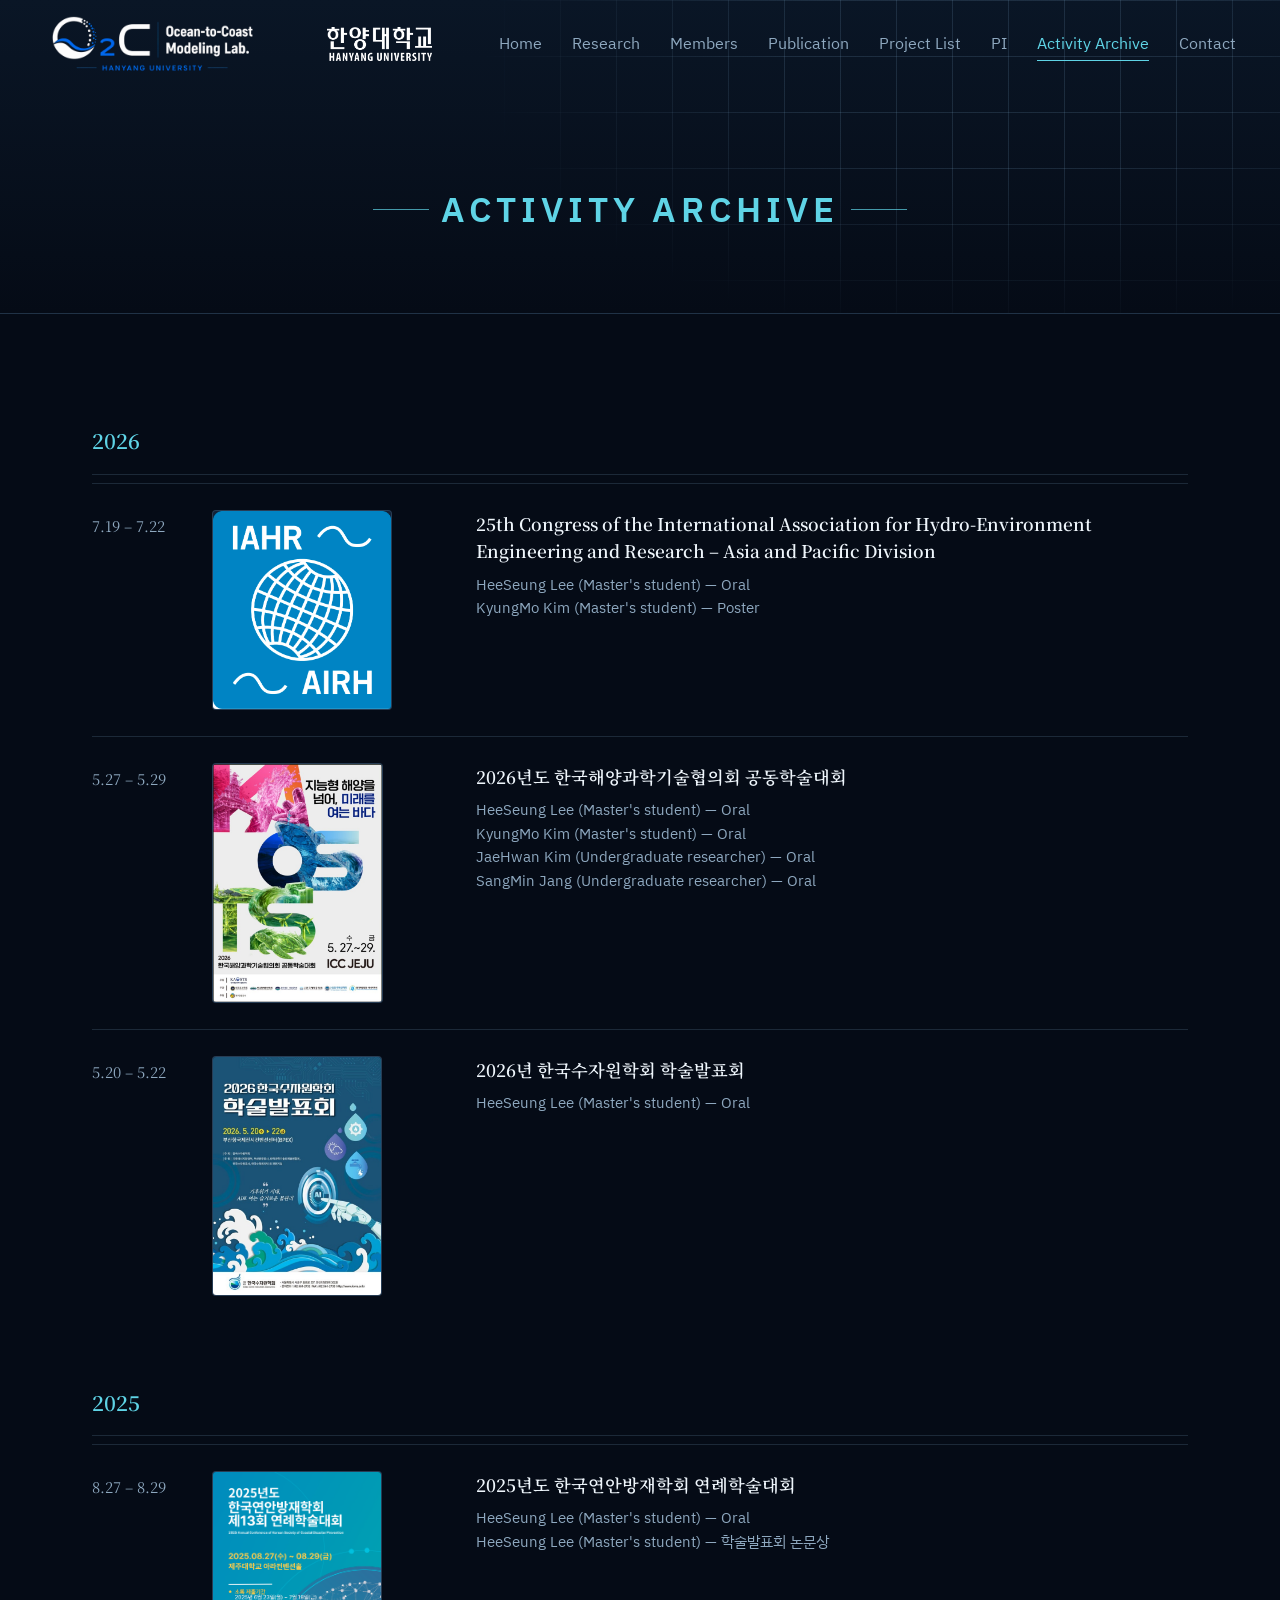
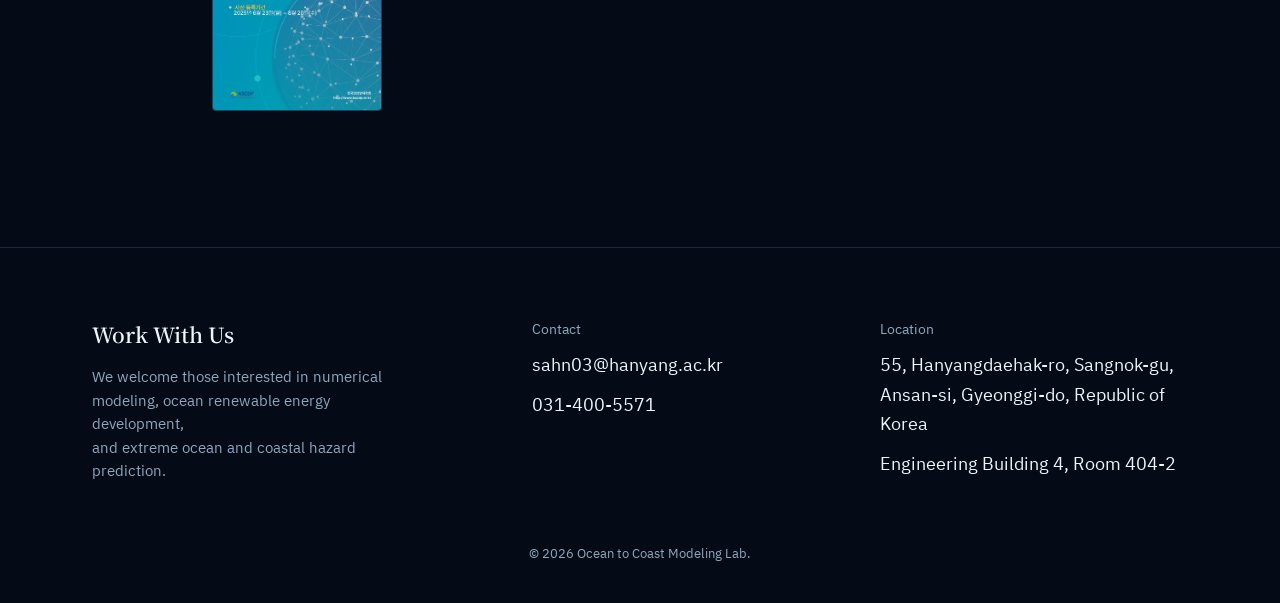
==== commit 9a7b1974: "Add files via upload" ====
--- a/activities.html
+++ b/activities.html
@@ -102,8 +102,8 @@
   <div class="wrap">
     <div class="footer-grid">
       <div>
-        <h4>We are looking for people<br>to research with</h4>
-        <p>We welcome inquiries from graduate students and researchers interested in coastal ocean numerical modeling and observational data analysis.</p>
+        <h4>Work With Us</h4>
+        <p>We welcome those interested in numerical modeling, ocean renewable energy development,<br>and extreme ocean and coastal hazard prediction.</p>
       </div>
       <div class="footer-col">
         <div class="label">Contact</div>
--- a/styles.css
+++ b/styles.css
@@ -250,7 +250,8 @@
 .hero-logo{
   position:absolute;
   z-index:2;
-  top:clamp(54px, 6.5vw, 76px);
+  /* 헤더(브랜드 문구) 아래에서 시작하도록 — 모바일에서 헤더와 겹치던 문제 방지 */
+  top:max(clamp(54px, 6.5vw, 76px), var(--header-h, 77px));
   left:clamp(16px, 4vw, 56px);
   height:clamp(44px, 7vw, 84px);
   width:auto;
@@ -973,6 +974,9 @@
   header.scrolled .brand-logo{height:28px;}
   .uni-logo{height:22px;}
   header.scrolled .uni-logo{height:20px;}
+  /* 좁은 폰에서도 브랜드 문구·메뉴 버튼·학교 로고가 한 줄에 들어가도록 */
+  .brand-text{font-size:clamp(0.78rem, 3.6vw, 1rem);}
+  .header-right{gap:12px;}
 
   .navlinks{gap:14px; font-size:0.82rem;}
   .page-banner.banner-center .eyebrow-line{font-size:0.96rem;}
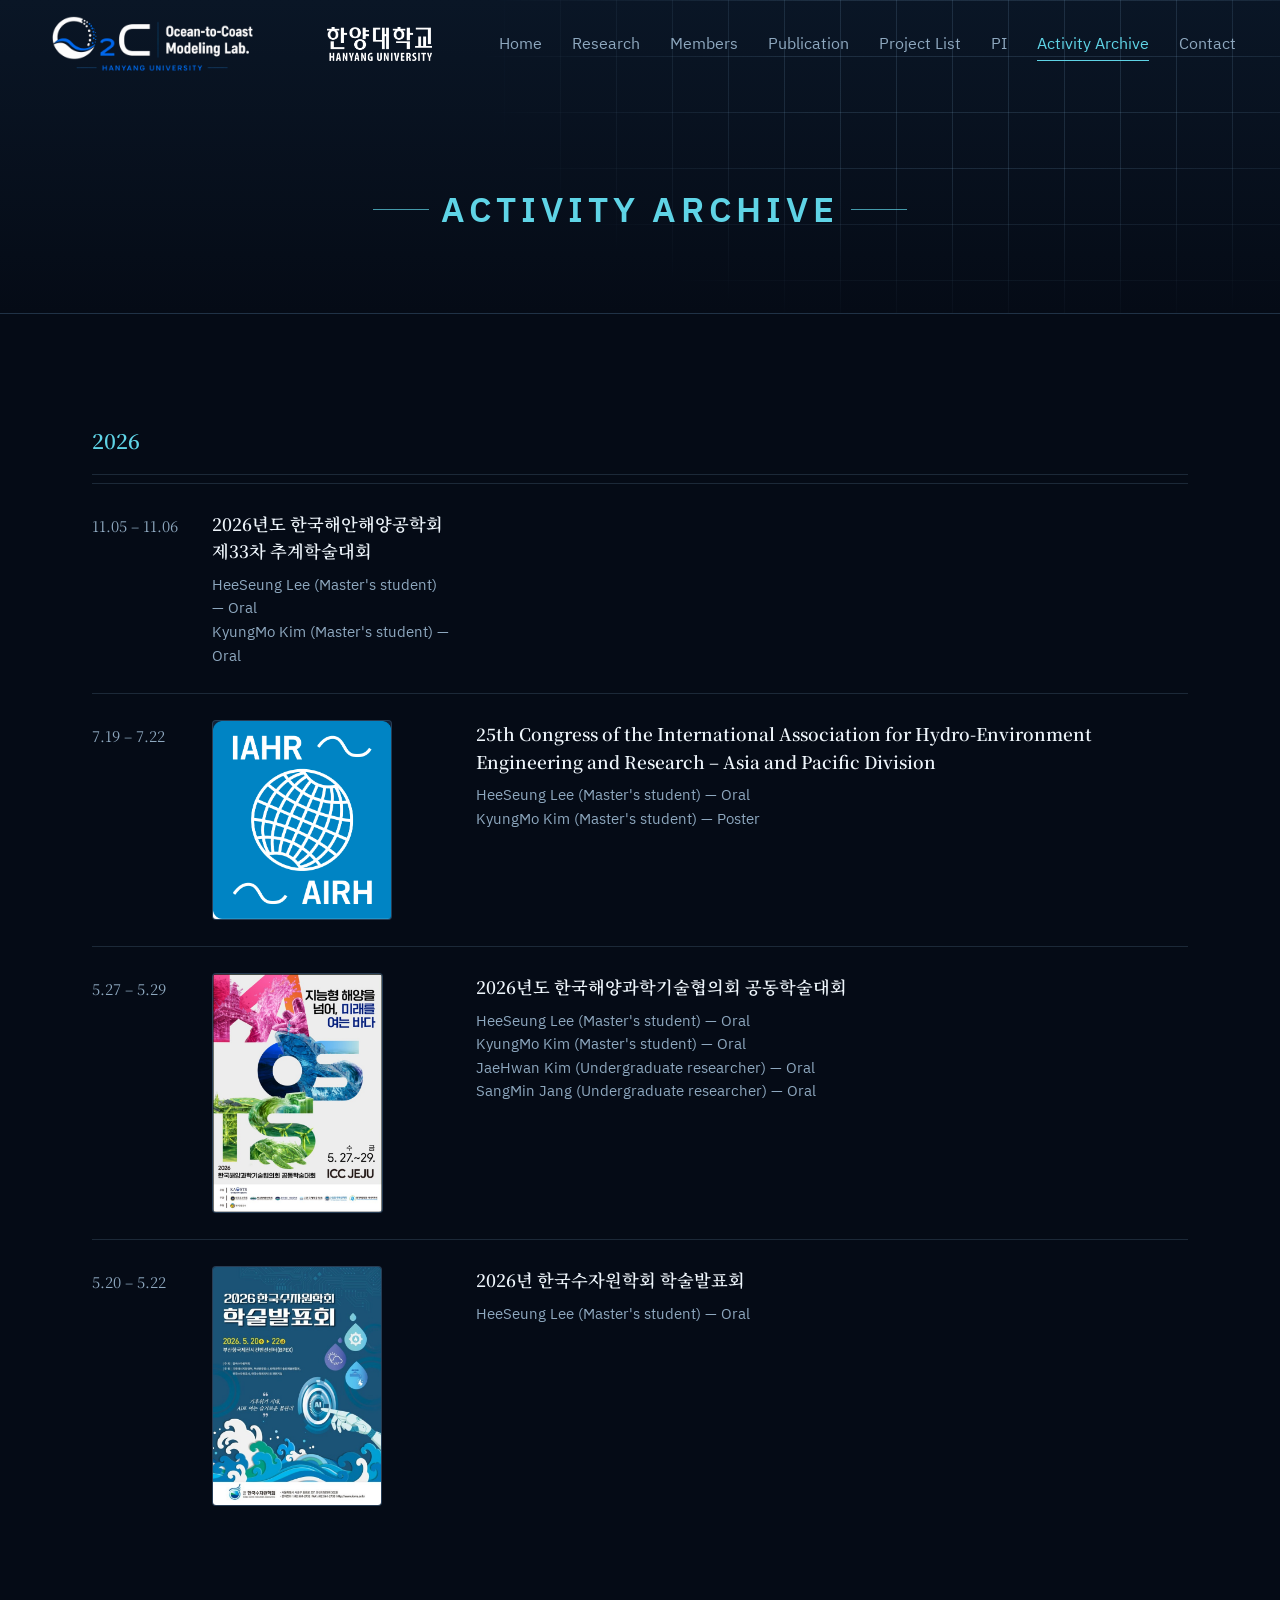
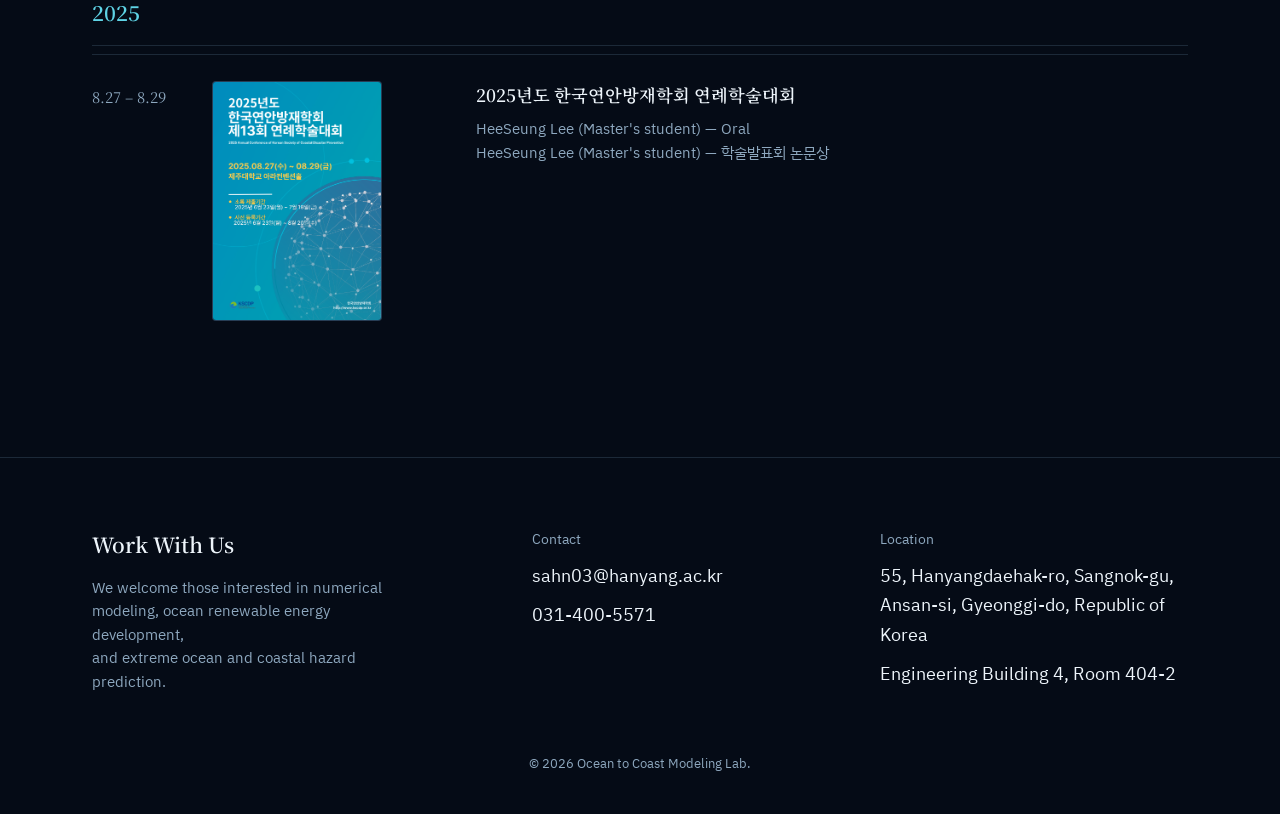
==== commit d2290108: "Add files via upload" ====
--- a/activities.html
+++ b/activities.html
@@ -44,6 +44,17 @@
 
       <div class="log-group">
         <h2>2026</h2>
+
+
+       <div class="log-entry">
+          <div class="date">11.05 – 11.06</div>
+          <img class="photo crop-bottom" src="activities/KSCOE_2026.png" alt="활동 사진" onerror="this.remove()">
+          <div>
+            <div class="title"> 2026년도 한국해안해양공학회 제33차 추계학술대회</div>
+            <div class="desc">HeeSeung Lee (Master's student) — Oral<br>
+              KyungMo Kim (Master's student) — Oral</div>
+          </div>
+        </div>
 
         <div class="log-entry">
           <div class="date">7.19 – 7.22</div>
@@ -124,4 +135,4 @@
 
 <script src="nav.js"></script>
 </body>
-</html>
+</html>
--- a/styles.css
+++ b/styles.css
@@ -262,8 +262,8 @@
   z-index:2;
   width:100%;
   max-width:none;
-  /* 제목을 화면 중앙보다 조금 아래로 */
-  margin-top:clamp(34px, 7vw, 104px);
+  /* 제목을 화면 중앙보다 조금 아래로 — 위의 연구실 로고(높이 최대 7vw)보다 항상 아래에서 시작 */
+  margin-top:clamp(44px, 7vw, 104px);
   padding-right:clamp(16px, 4vw, 56px);
   color:var(--hero-fg);
   display:flex;
@@ -287,8 +287,8 @@
   /* 히어로 제목만 별도 폰트 (index.html 에서 Outfit·Inter 를 함께 로드) */
   font-family:'Playfair Display', var(--sans);
   font-weight:500;
-  /* 화면 폭·확대 배율에 따라 계속 줄어들도록 하한을 두지 않는다 (항상 세 줄 유지) */
-  font-size:clamp(1.4rem, 5.3vw, 4.6rem);
+  /* 화면 폭에 비례해 커지고 줄어든다 — 가장 긴 줄도 화면 폭의 약 70% 안에 들어가 넘치지 않음 (항상 세 줄 유지) */
+  font-size:clamp(1.4rem, 7.6vw, 6.2rem);
   line-height:1.22;
   max-width:none;
   white-space:nowrap;
@@ -861,7 +861,7 @@
 .contact-map-icon{font-size:1.6rem;}
 .contact-map-sub{font-size:0.82rem; color:rgba(255,255,255,0.8);}
 .contact-layout{gap:36px;}
-/* 지도 폭에 맞춘 3열 격자 — Mail·Tel이 같은 열 기준으로 정렬되고 Address는 아래 전체 폭 */
+/* 지도 폭에 맞춘 3열 격자 — Email·Tel이 같은 열 기준으로 정렬되고 Address는 아래 전체 폭 */
 .contact-info-row{display:grid; grid-template-columns:repeat(3, 1fr); gap:30px 40px;}
 .contact-info-row + .contact-info-row{margin-top:4px;}
 .contact-info-row + .contact-info-row .contact-block{grid-column:1 / -1;}
